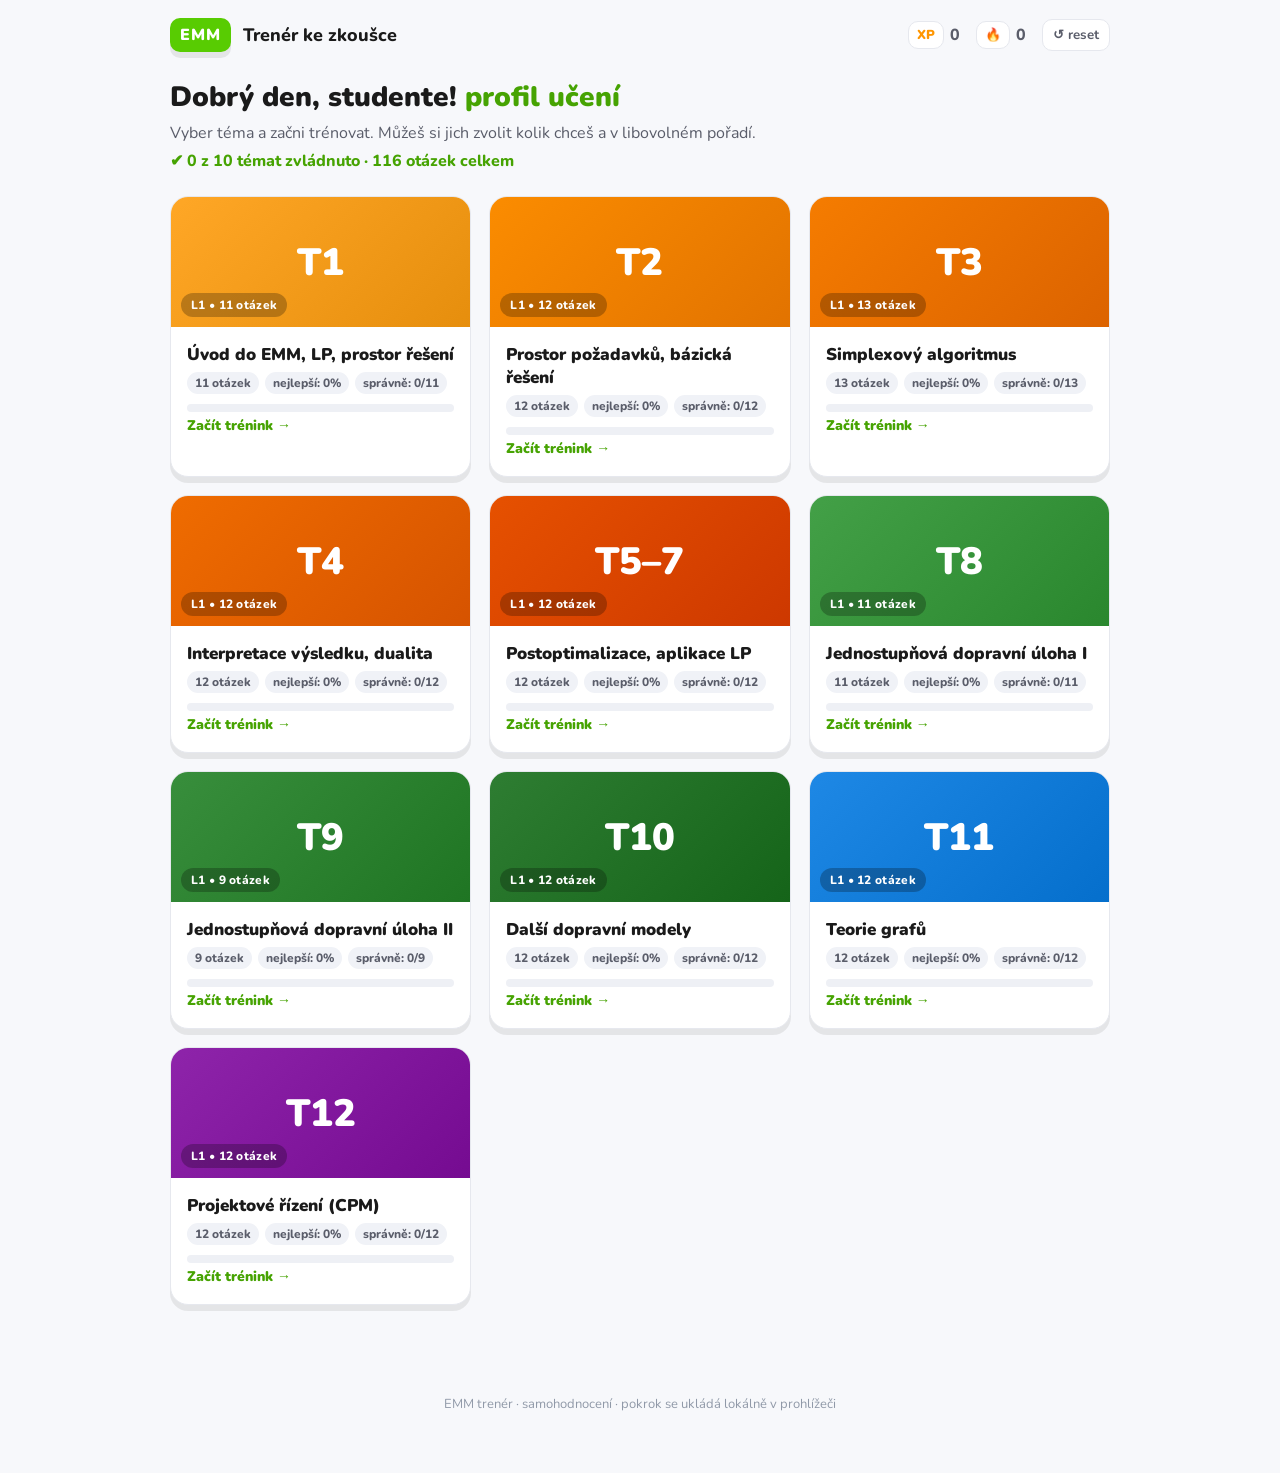
==== index.html @ 16d384d1 "Explain feedback: show correct vs picked answer + reason" ====
<!DOCTYPE html>
<html lang="cs">
<head>
<meta charset="UTF-8">
<meta name="viewport" content="width=device-width, initial-scale=1.0">
<title>EMM Trenér – příprava ke zkoušce</title>
<link rel="stylesheet" href="styles.css">
<link rel="preconnect" href="https://fonts.googleapis.com">
<link rel="preconnect" href="https://fonts.gstatic.com" crossorigin>
<link href="https://fonts.googleapis.com/css2?family=Nunito:wght@400;600;700;800;900&display=swap" rel="stylesheet">
</head>
<body>
<header class="topbar">
  <div class="brand">
    <span class="logo">EMM</span>
    <span class="title">Trenér ke zkoušce</span>
  </div>
  <div class="stats">
    <span class="stat" title="XP – body za úspěšně zodpovězené karty">
      <span class="ico">XP</span><span id="xpVal">0</span>
    </span>
    <span class="stat" title="Aktuální série denních cvičení">
      <span class="ico">🔥</span><span id="streakVal">0</span>
    </span>
    <button class="reset" id="resetBtn" title="Smazat pokrok">↺ reset</button>
  </div>
</header>

<main id="home" class="view">
  <h1>Dobrý den, studente! <span class="accent">profil učení</span></h1>
  <p class="sub">Vyber téma a začni trénovat. Můžeš si jich zvolit kolik chceš a v libovolném pořadí.</p>
  <p class="progress-line"><span id="doneOf">0 z 12</span> témat zvládnuto · <span id="qTotal">0</span> otázek celkem</p>
  <section id="tilesGrid" class="tiles"></section>
</main>

<main id="quiz" class="view hidden">
  <div class="quiz-head">
    <button class="back" id="backBtn">← zpět</button>
    <div class="quiz-progress">
      <div class="bar"><div id="bar" class="bar-fill"></div></div>
      <span id="cardCounter">1 / 5</span>
    </div>
    <div class="hearts" id="hearts" title="Životy v levelu">♥ ♥ ♥</div>
  </div>

  <article class="card" id="card">
    <div class="card-topic" id="cardTopic">Téma</div>
    <h2 class="card-q" id="cardQ">Otázka…</h2>
    <div class="choices" id="choices"></div>
    <div class="card-answer hidden" id="cardA">Odpověď…</div>
    <div class="card-actions">
      <button class="btn btn-primary hidden" id="continueBtn">Pokračovat →</button>
    </div>
  </article>
</main>

<main id="result" class="view hidden">
  <div class="result-card">
    <div class="trophy">🏆</div>
    <h2 id="resultTitle">Level dokončen!</h2>
    <p id="resultSub">Skvělá práce</p>
    <div class="result-stats">
      <div><strong id="rXp">+0</strong><span>XP</span></div>
      <div><strong id="rRight">0/0</strong><span>uměl jsem</span></div>
      <div><strong id="rLevel">L1</strong><span>level tématu</span></div>
    </div>
    <div class="result-actions">
      <button class="btn btn-primary" id="repeatBtn">Opakovat téma</button>
      <button class="btn btn-ghost" id="homeBtn">Zpět na přehled</button>
    </div>
  </div>
</main>

<footer class="foot">EMM trenér · samohodnocení · pokrok se ukládá lokálně v prohlížeči</footer>

<script src="data.js?v=5"></script>
<script src="app.js?v=5"></script>
</body>
</html>
---- styles.css ----
:root {
  --bg: #f7f8fb;
  --card: #ffffff;
  --ink: #1a1a1a;
  --ink-soft: #5a5d6a;
  --muted: #9099a8;
  --line: #e6e8ee;
  --green: #58cc02;
  --green-dark: #46a302;
  --red: #ff4b4b;
  --orange: #ff9600;
  --blue: #1cb0f6;
  --gold: #ffc800;
  --purple: #8e24aa;
  --shadow: 0 6px 0 rgba(0,0,0,.08);
}

* { box-sizing: border-box; }
html, body { margin: 0; padding: 0; background: var(--bg); color: var(--ink); font-family: 'Nunito', -apple-system, BlinkMacSystemFont, 'Segoe UI', Roboto, sans-serif; }
.hidden { display: none !important; }

/* ─── Top bar ─────────────────────────────────────────────── */
.topbar {
  display: flex; align-items: center; justify-content: space-between;
  max-width: 980px; margin: 0 auto; padding: 18px 20px;
}
.brand { display: flex; align-items: center; gap: 12px; }
.brand .logo {
  background: var(--green); color: white; font-weight: 900;
  padding: 6px 10px; border-radius: 10px; letter-spacing: 1px;
  box-shadow: var(--shadow);
}
.brand .title { font-weight: 800; font-size: 18px; color: var(--ink); }
.stats { display: flex; align-items: center; gap: 16px; }
.stat { display: inline-flex; align-items: center; gap: 6px; font-weight: 800; color: var(--ink-soft); font-size: 16px; }
.stat .ico { display: inline-flex; padding: 4px 8px; background: white; border: 1px solid var(--line); border-radius: 10px; font-size: 13px; color: var(--orange); font-weight: 900; }
.reset {
  background: white; border: 1px solid var(--line); border-radius: 10px;
  padding: 6px 10px; font-weight: 700; cursor: pointer; color: var(--ink-soft);
  font-family: inherit;
}
.reset:hover { background: #f0f1f5; }

/* ─── Views ───────────────────────────────────────────────── */
.view { max-width: 980px; margin: 0 auto; padding: 0 20px 60px; }
.view h1 { font-size: 28px; margin: 8px 0 6px; font-weight: 900; }
.view h1 .accent { color: var(--green-dark); }
.view .sub { color: var(--ink-soft); margin: 0 0 6px; }
.progress-line {
  color: var(--green-dark); font-weight: 800; margin: 6px 0 24px;
}
.progress-line::before { content: "✔ "; }

/* ─── Tile grid ───────────────────────────────────────────── */
.tiles {
  display: grid; grid-template-columns: repeat(3, 1fr); gap: 18px;
}
@media (max-width: 820px) { .tiles { grid-template-columns: repeat(2, 1fr); } }
@media (max-width: 540px) { .tiles { grid-template-columns: 1fr; } }

.tile {
  position: relative; background: var(--card); border-radius: 18px;
  overflow: hidden; box-shadow: var(--shadow); cursor: pointer;
  border: 1px solid var(--line); transition: transform .12s ease, box-shadow .12s ease;
}
.tile:hover { transform: translateY(-2px); box-shadow: 0 10px 0 rgba(0,0,0,.08); }
.tile .banner {
  height: 130px; display: flex; align-items: center; justify-content: center;
  color: white; font-weight: 900; font-size: 38px; position: relative;
}
.tile .banner .level-pill {
  position: absolute; bottom: 10px; left: 10px;
  background: rgba(0,0,0,.25); color: white; font-weight: 800;
  padding: 4px 10px; border-radius: 999px; font-size: 12px; letter-spacing: .3px;
}
.tile .banner .done {
  position: absolute; top: 10px; left: 10px;
  background: var(--green); color: white; font-weight: 800;
  padding: 3px 9px; border-radius: 999px; font-size: 12px;
}
.tile .body { padding: 16px 16px 18px; }
.tile .body h3 { margin: 0 0 6px; font-size: 17px; font-weight: 900; color: var(--ink); }
.tile .meta {
  display: flex; flex-wrap: wrap; gap: 6px; margin-bottom: 8px;
  font-size: 12px; font-weight: 800; color: var(--ink-soft);
}
.tile .meta span {
  background: #f0f2f7; padding: 3px 8px; border-radius: 999px;
}
.tile .desc { color: var(--ink-soft); margin: 4px 0 10px; font-size: 14px; line-height: 1.35; }
.tile .start {
  color: var(--green-dark); font-weight: 900; font-size: 14px;
}
.tile .start::after { content: " →"; }
.tile .bar-mini {
  height: 8px; background: #eef0f5; border-radius: 999px; overflow: hidden;
  margin: 10px 0 4px;
}
.tile .bar-mini > div {
  height: 100%; background: var(--green); border-radius: 999px;
  transition: width .35s ease;
}

/* ─── Quiz view ───────────────────────────────────────────── */
.quiz-head {
  display: flex; align-items: center; gap: 16px; padding: 8px 0 18px;
}
.back {
  background: white; border: 1px solid var(--line); border-radius: 10px;
  padding: 8px 12px; font-weight: 800; cursor: pointer; font-family: inherit;
  color: var(--ink-soft);
}
.back:hover { background: #f0f1f5; }
.quiz-progress { flex: 1; display: flex; align-items: center; gap: 10px; }
.bar {
  flex: 1; height: 14px; background: #eaecf2; border-radius: 999px; overflow: hidden;
}
.bar-fill {
  height: 100%; width: 0; background: var(--green); border-radius: 999px;
  transition: width .4s ease;
}
#cardCounter { font-weight: 800; color: var(--ink-soft); font-size: 14px; }
.hearts { font-size: 18px; color: var(--red); letter-spacing: 2px; }

.card {
  background: var(--card); border-radius: 22px; padding: 28px 28px 24px;
  box-shadow: var(--shadow); border: 1px solid var(--line);
}
.card-topic {
  display: inline-block; background: #f0f2f7; color: var(--ink-soft);
  padding: 4px 12px; border-radius: 999px; font-weight: 800; font-size: 12px;
  margin-bottom: 14px;
}
.card-q { margin: 0 0 18px; font-size: 22px; line-height: 1.35; font-weight: 800; }
.choices {
  display: flex; flex-direction: column; gap: 10px;
  margin: 4px 0 18px;
}
.choice {
  text-align: left; padding: 14px 16px; border-radius: 14px;
  background: #f7f8fb; border: 2px solid var(--line);
  font: inherit; font-weight: 700; cursor: pointer; color: var(--ink);
  line-height: 1.4; transition: background .12s, border-color .12s, transform .05s;
}
.choice:hover:not(:disabled) { background: #eef0f5; border-color: #d2d6dc; }
.choice:active:not(:disabled) { transform: translateY(1px); }
.choice:disabled { cursor: default; }
.choice.right {
  background: #e6f7d8; border-color: var(--green); color: #1f4e00;
}
.choice.right::after { content: " ✓"; font-weight: 900; color: var(--green-dark); }
.choice.wrong {
  background: #ffe1e1; border-color: var(--red); color: #6a0e0e;
}
.choice.wrong::after { content: " ✗"; font-weight: 900; color: var(--red); }
.choice.dim { opacity: .55; }

.card-answer {
  background: #fbfcfa; border: 1px solid var(--line); border-left: 5px solid var(--green);
  padding: 14px 16px; border-radius: 12px;
  line-height: 1.55; font-size: 15px; color: #2a2d36;
  margin: 0 0 18px;
}
.ans-head {
  font-weight: 900; font-size: 16px; margin-bottom: 8px;
  letter-spacing: .2px;
}
.ans-good { color: var(--green-dark); }
.ans-bad  { color: var(--red); }
.ans-section { margin: 10px 0; }
.ans-section .lbl {
  display: inline-block; font-size: 11px; font-weight: 800;
  letter-spacing: .6px; text-transform: uppercase; color: var(--muted);
  margin-bottom: 4px;
}
.ans-pill {
  padding: 10px 12px; border-radius: 10px; font-weight: 700;
  line-height: 1.4; border: 1px solid var(--line);
}
.ans-pill-right { background: #e6f7d8; border-color: var(--green); color: #1f4e00; }
.ans-pill-wrong { background: #ffe1e1; border-color: var(--red); color: #6a0e0e; }
.ans-detail {
  white-space: pre-wrap; font-size: 14.5px; line-height: 1.55;
  color: #2a2d36;
}

.card-actions {
  display: flex; flex-wrap: wrap; gap: 10px; justify-content: flex-end;
}
.btn {
  padding: 12px 18px; border-radius: 14px; font-weight: 900; font-size: 15px;
  cursor: pointer; border: none; font-family: inherit; letter-spacing: .3px;
  box-shadow: 0 4px 0 rgba(0,0,0,.12); transition: transform .05s ease;
}
.btn:active { transform: translateY(2px); box-shadow: 0 2px 0 rgba(0,0,0,.12); }
.btn-primary { background: var(--blue); color: white; }
.btn-success { background: var(--green); color: white; }
.btn-warn { background: var(--orange); color: white; }
.btn-danger { background: var(--red); color: white; }
.btn-ghost { background: white; color: var(--ink-soft); border: 1px solid var(--line); box-shadow: var(--shadow); }

/* ─── Result view ─────────────────────────────────────────── */
.result-card {
  max-width: 520px; margin: 40px auto 0; background: var(--card);
  border-radius: 22px; padding: 32px; box-shadow: var(--shadow);
  border: 1px solid var(--line); text-align: center;
}
.trophy { font-size: 56px; margin-bottom: 6px; }
.result-card h2 { margin: 0 0 4px; font-size: 26px; }
.result-card p { color: var(--ink-soft); margin: 0 0 22px; }
.result-stats {
  display: grid; grid-template-columns: repeat(3, 1fr); gap: 12px;
  margin-bottom: 22px;
}
.result-stats > div {
  background: #f6f8fc; border-radius: 14px; padding: 12px 6px;
  display: flex; flex-direction: column; align-items: center; gap: 4px;
}
.result-stats strong { font-size: 22px; color: var(--ink); font-weight: 900; }
.result-stats span { color: var(--ink-soft); font-size: 12px; font-weight: 800; text-transform: uppercase; letter-spacing: .4px; }
.result-actions { display: flex; gap: 10px; justify-content: center; }

.foot {
  text-align: center; color: var(--muted); font-size: 13px;
  padding: 30px 20px 60px;
}
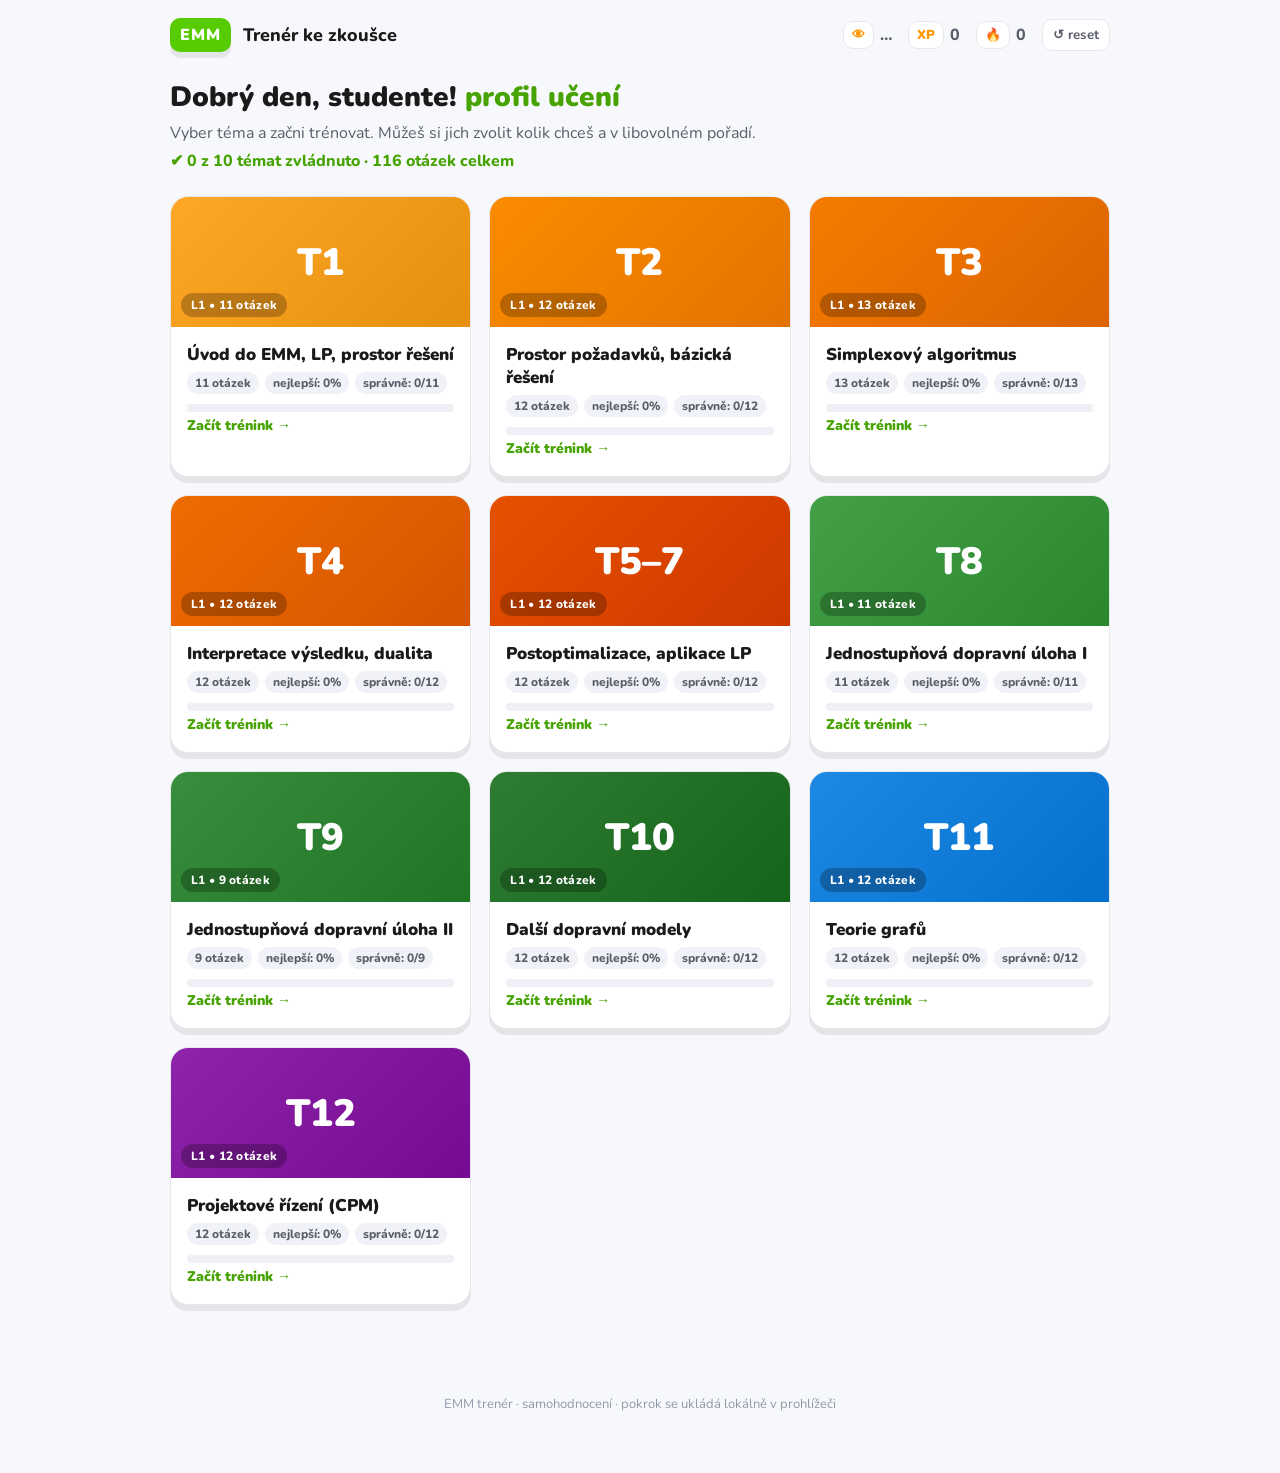
==== commit dd49283b: "Replace detailed answers with user study guide; show visit counter in topbar" ====
--- a/index.html
+++ b/index.html
@@ -16,6 +16,9 @@
     <span class="title">Trenér ke zkoušce</span>
   </div>
   <div class="stats">
+    <span class="stat" title="Celkový počet návštěv této aplikace">
+      <span class="ico">👁</span><span id="visitsVal">…</span>
+    </span>
     <span class="stat" title="XP – body za úspěšně zodpovězené karty">
       <span class="ico">XP</span><span id="xpVal">0</span>
     </span>
@@ -73,7 +76,9 @@
 
 <footer class="foot">EMM trenér · samohodnocení · pokrok se ukládá lokálně v prohlížeči</footer>
 
-<script src="data.js?v=5"></script>
-<script src="app.js?v=5"></script>
+<script src="data.js?v=8"></script>
+<script src="simple.js?v=8"></script>
+<script src="studyGuide.js?v=8"></script>
+<script src="app.js?v=8"></script>
 </body>
 </html>
--- a/styles.css
+++ b/styles.css
@@ -179,6 +179,12 @@
 }
 .ans-pill-right { background: #e6f7d8; border-color: var(--green); color: #1f4e00; }
 .ans-pill-wrong { background: #ffe1e1; border-color: var(--red); color: #6a0e0e; }
+.ans-simple {
+  padding: 12px 14px; border-radius: 10px;
+  background: #fff8e1; border: 1px solid #ffe082;
+  color: #4a3000; font-size: 15px; line-height: 1.5;
+  font-weight: 600;
+}
 .ans-detail {
   white-space: pre-wrap; font-size: 14.5px; line-height: 1.55;
   color: #2a2d36;
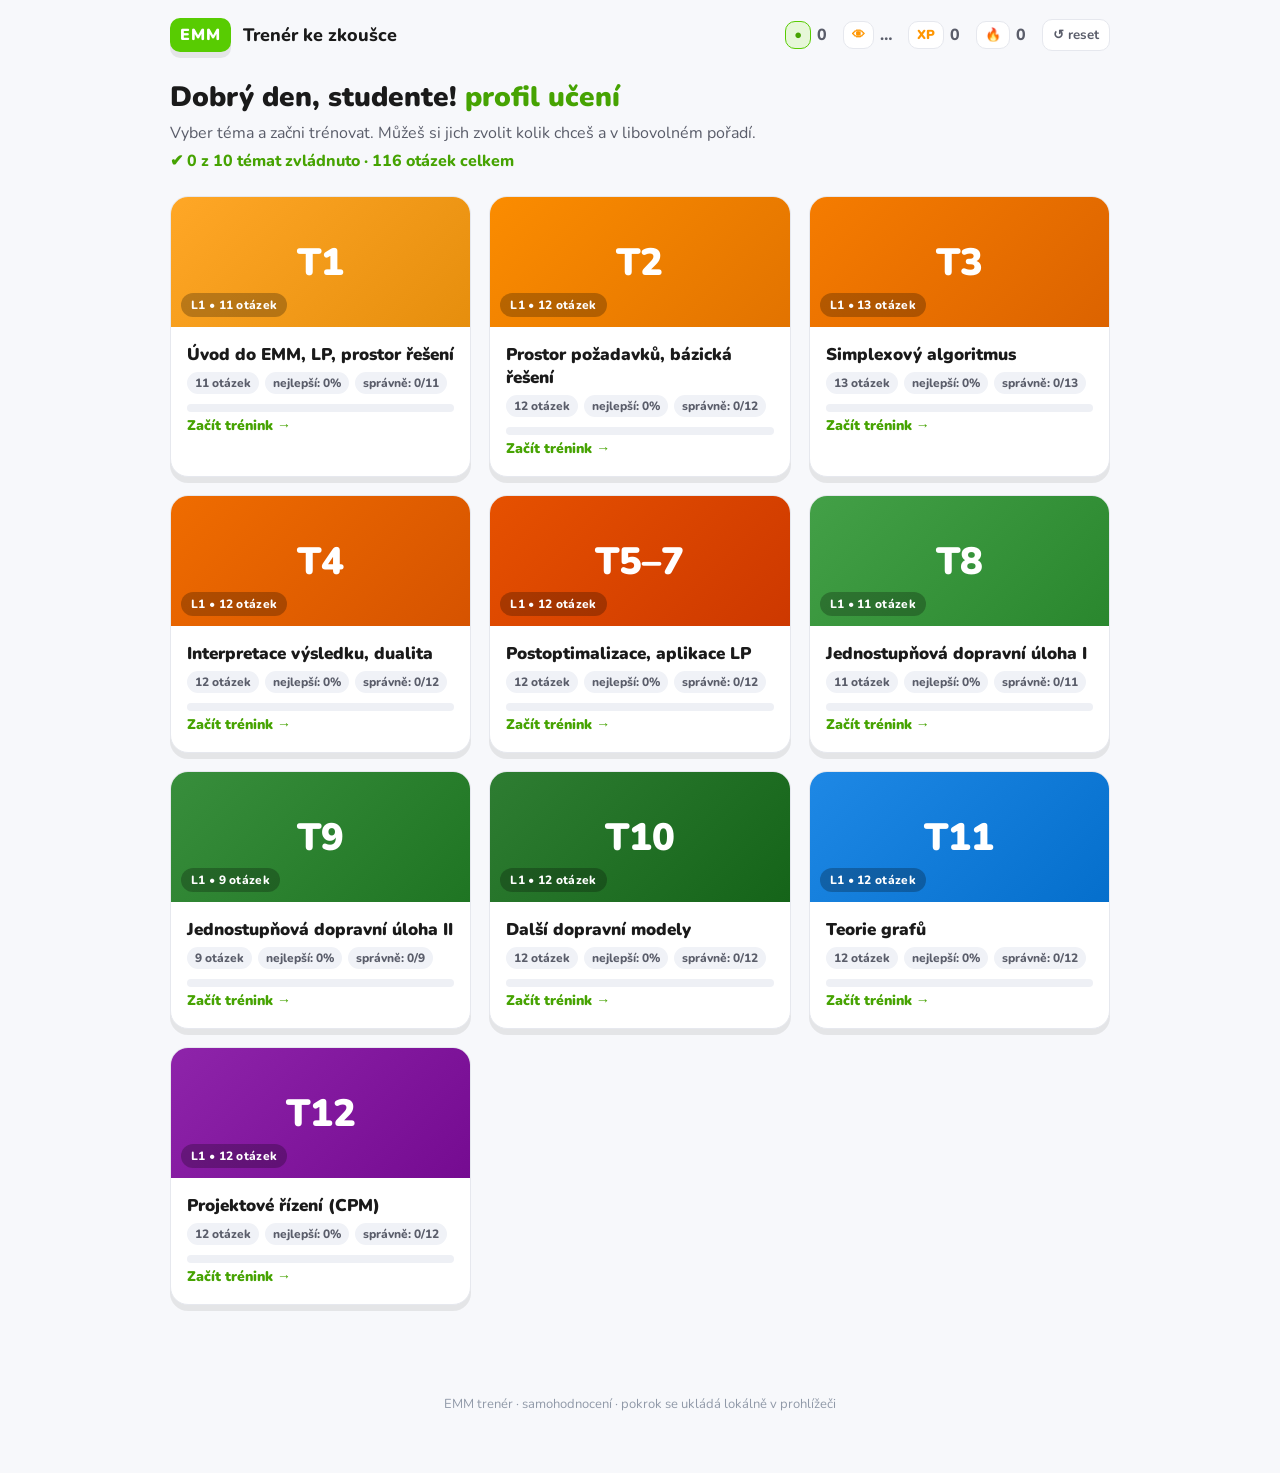
==== commit a00e046a: "Bump namespace to v2 (reset); add live online counter with heartbeat" ====
--- a/index.html
+++ b/index.html
@@ -16,7 +16,10 @@
     <span class="title">Trenér ke zkoušce</span>
   </div>
   <div class="stats">
-    <span class="stat" title="Celkový počet návštěv této aplikace">
+    <span class="stat" title="Aktuálně online (heartbeat za posledních ~60 s)">
+      <span class="ico" style="color:var(--green-dark); background:#e6f7d8; border-color:var(--green);">●</span><span id="onlineVal">…</span>
+    </span>
+    <span class="stat" title="Celkový počet unikátních návštěvníků">
       <span class="ico">👁</span><span id="visitsVal">…</span>
     </span>
     <span class="stat" title="XP – body za úspěšně zodpovězené karty">
@@ -76,9 +79,9 @@
 
 <footer class="foot">EMM trenér · samohodnocení · pokrok se ukládá lokálně v prohlížeči</footer>
 
-<script src="data.js?v=8"></script>
-<script src="simple.js?v=8"></script>
-<script src="studyGuide.js?v=8"></script>
-<script src="app.js?v=8"></script>
+<script src="data.js?v=12"></script>
+<script src="simple.js?v=12"></script>
+<script src="studyGuide.js?v=12"></script>
+<script src="app.js?v=12"></script>
 </body>
 </html>
